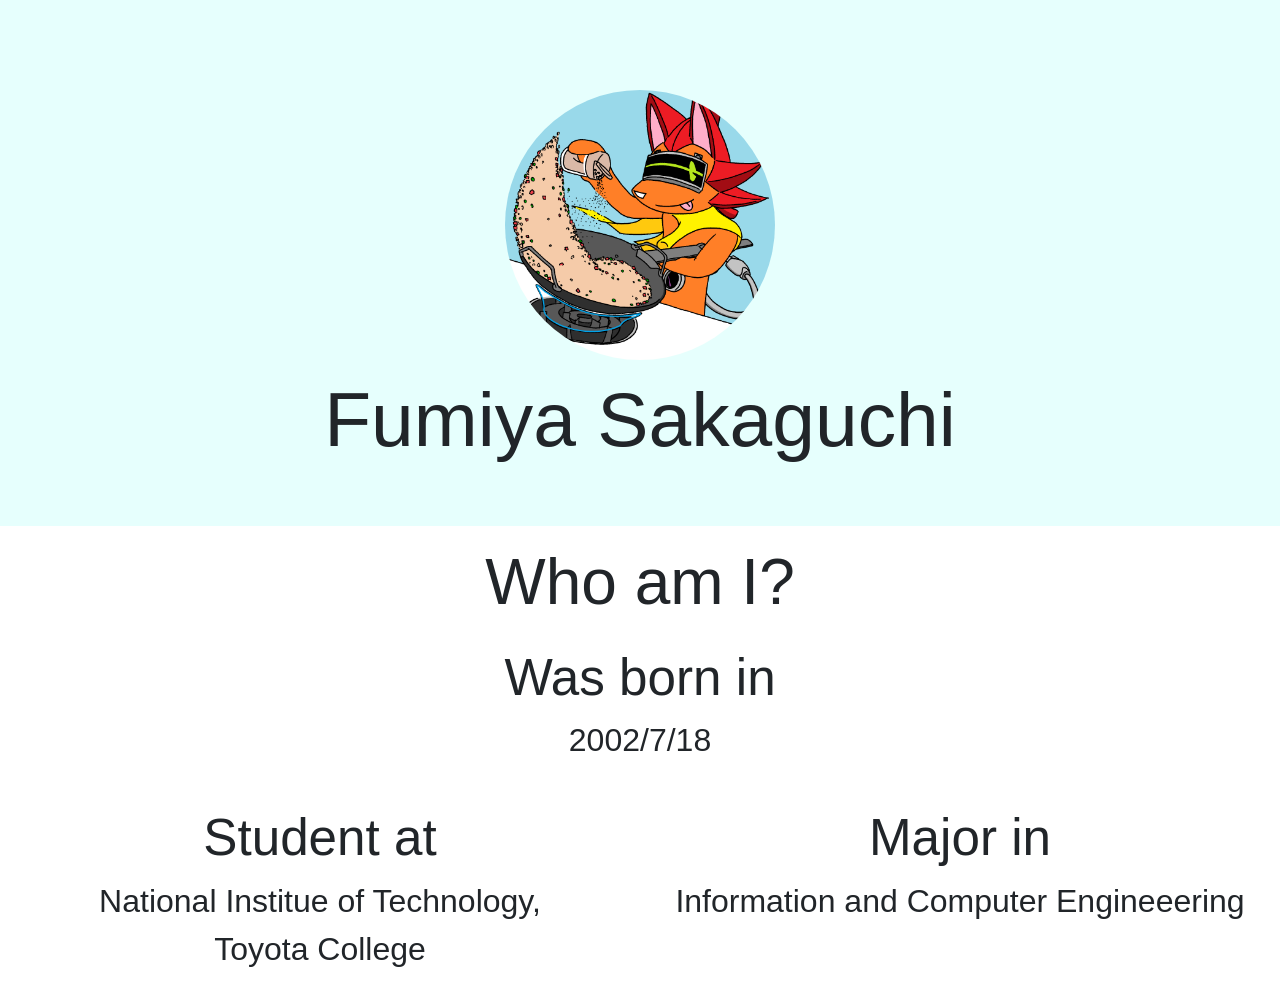
==== index.html @ 6c762114 "文字サイズを調整 色々クラスを作った" ====
<!DOCTYPE html>
<html>

<head>
    <link rel="stylesheet" href="https://stackpath.bootstrapcdn.com/bootstrap/4.3.1/css/bootstrap.min.css" integrity="sha384-ggOyR0iXCbMQv3Xipma34MD+dH/1fQ784/j6cY/iJTQUOhcWr7x9JvoRxT2MZw1T" crossorigin="anonymous">
    <link rel="stylesheet" type="text/css" href="style.css">
    <meta charset='utf-8'>
    <meta name="viewport" content="width=device-width, initial-scale=1, shrink-to-fit=no">
    <title>
        Chaha1n.github.io
    </title>
</head>

<body>
    <div id="Profile">
        <img src="img/icon.jpg" id="icon">
        <h2 id="name">Fumiya Sakaguchi</p>
    </div>
    <div class="container-fluid detail">
        <h1 id="detail_title">Who am I?</h1>
        <div class="row">
            <div class=" col ">
                <h3 id="born" class="titles">Was born in</h3>
                <p class="aboutme_content">2002/7/18</p>
            </div>
        </div>
        <div class="row aboutme_second ">
            <div id="school " class="col ">
                <h3 class="titles "> Student at</h3>
                <p class="aboutme_content">National Institue of Technology,
                    <br>Toyota College</p>
            </div>
            <div id="Major " class="col ">
                <h3 class="titles ">Major in</h3>
                <p class="aboutme_content">Information and Computer Engineeering</p>
            </div>
        </div>
    </div>

</body>
<script src="https://code.jquery.com/jquery-3.3.1.slim.min.js " integrity="sha384-q8i/X+965DzO0rT7abK41JStQIAqVgRVzpbzo5smXKp4YfRvH+8abtTE1Pi6jizo " crossorigin="anonymous "></script>
<script src="https://cdnjs.cloudflare.com/ajax/libs/popper.js/1.14.7/umd/popper.min.js " integrity="sha384-UO2eT0CpHqdSJQ6hJty5KVphtPhzWj9WO1clHTMGa3JDZwrnQq4sF86dIHNDz0W1 " crossorigin="anonymous "></script>
<script src="https://stackpath.bootstrapcdn.com/bootstrap/4.3.1/js/bootstrap.min.js " integrity="sha384-JjSmVgyd0p3pXB1rRibZUAYoIIy6OrQ6VrjIEaFf/nJGzIxFDsf4x0xIM+B07jRM " crossorigin="anonymous "></script>
<script src="index.js "></script>


</html>
---- style.css ----
#Profile {
        display: block;
        text-align: center;
        background-color: #E6FFFD;
        padding-bottom: 5vh;
    }
    
    #icon {
        margin-top: 10vh;
        width: 25vw;
        height: 25vw;
        border-radius: 30vw;
        margin-bottom: 1vw;
        max-height: 30vh;
        max-width: 30vh;
    }
    
    #name {
        font-size: 6vw;
    }
    
    .detail {
        text-align: center;
    }
    
    #detail_title {
        margin-top: 2vh;
        font-size: 5vw
    }
    
    .titles {
        font-size: 4vw;
    }
    
    .aboutme_content {
        font-size: 2.5vw;
    }
    
    #born {
        padding-top: 2vh;
    }
    
    .aboutme_second {
        padding-top: 3vh;
    }
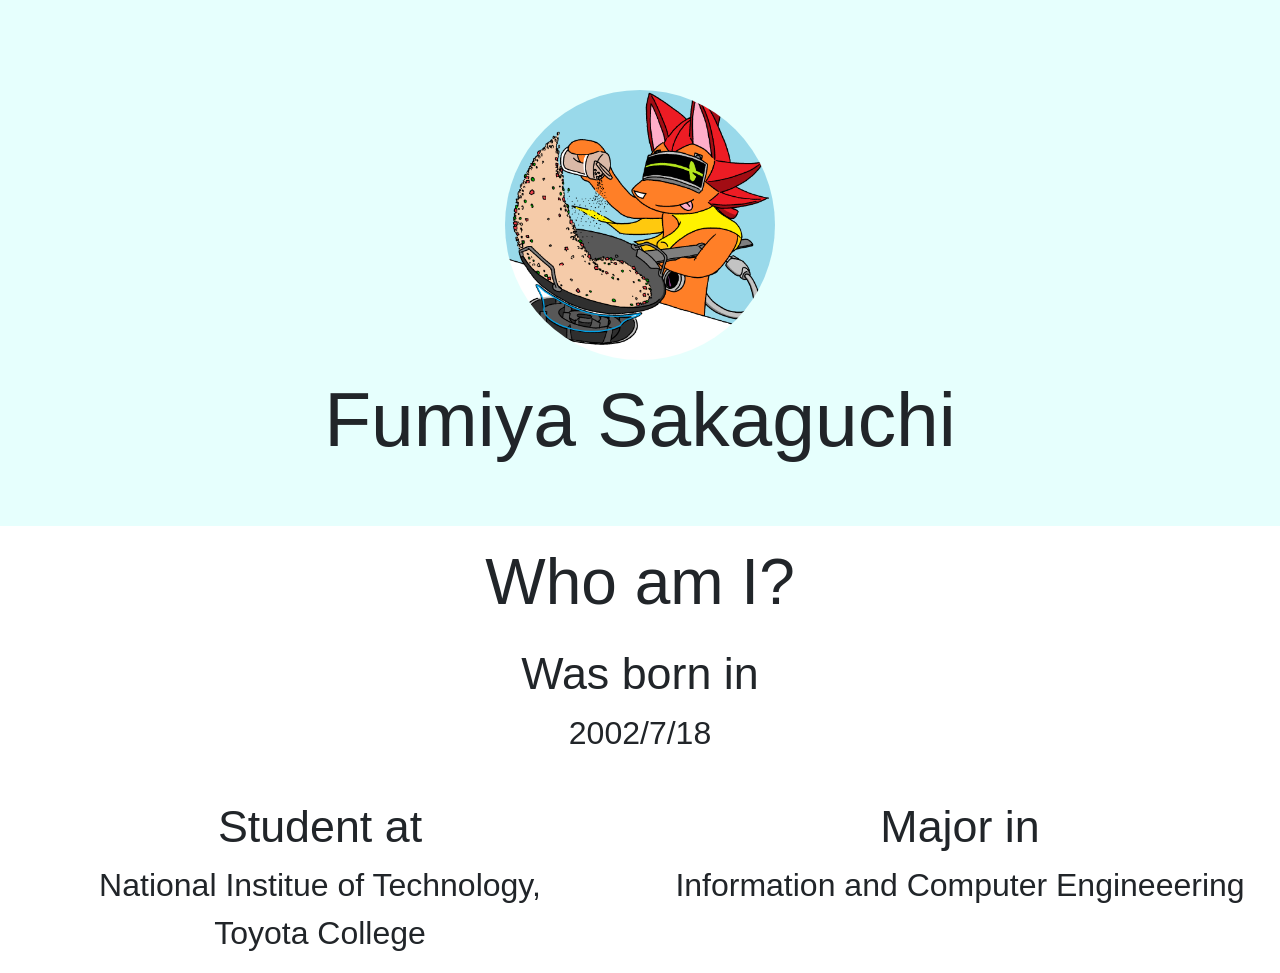
==== commit 888f2e7b: "スペース消した" ====
--- a/index.html
+++ b/index.html
@@ -19,19 +19,19 @@
     <div class="container-fluid detail">
         <h1 id="detail_title">Who am I?</h1>
         <div class="row">
-            <div class=" col ">
-                <h3 id="born" class="titles">Was born in</h3>
+            <div class="col">
+                <h3 id="born" class="aboutme_titles">Was born in</h3>
                 <p class="aboutme_content">2002/7/18</p>
             </div>
         </div>
-        <div class="row aboutme_second ">
-            <div id="school " class="col ">
-                <h3 class="titles "> Student at</h3>
+        <div class="row aboutme_second">
+            <div id="school" class="col">
+                <h3 class="aboutme_titles"> Student at</h3>
                 <p class="aboutme_content">National Institue of Technology,
                     <br>Toyota College</p>
             </div>
-            <div id="Major " class="col ">
-                <h3 class="titles ">Major in</h3>
+            <div id="Major" class="col">
+                <h3 class="aboutme_titles">Major in</h3>
                 <p class="aboutme_content">Information and Computer Engineeering</p>
             </div>
         </div>
--- a/style.css
+++ b/style.css
@@ -28,8 +28,8 @@
         font-size: 5vw
     }
     
-    .titles {
-        font-size: 4vw;
+    .aboutme_titles {
+        font-size: 3.5vw;
     }
     
     .aboutme_content {
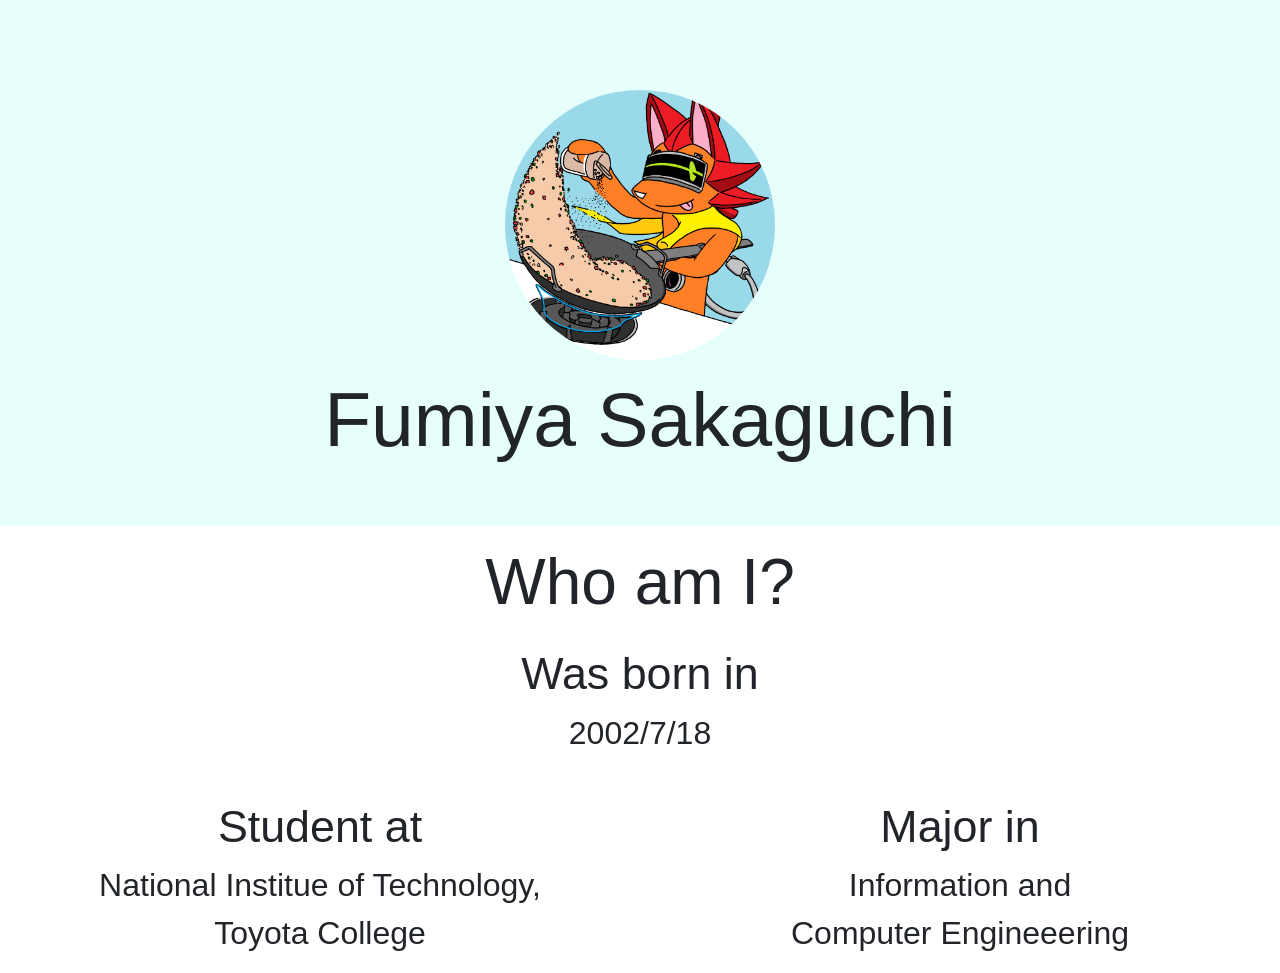
==== commit f2746d8d: "改行追加" ====
--- a/index.html
+++ b/index.html
@@ -32,7 +32,7 @@
             </div>
             <div id="Major" class="col">
                 <h3 class="aboutme_titles">Major in</h3>
-                <p class="aboutme_content">Information and Computer Engineeering</p>
+                <p class="aboutme_content">Information and<br> Computer Engineeering</p>
             </div>
         </div>
     </div>
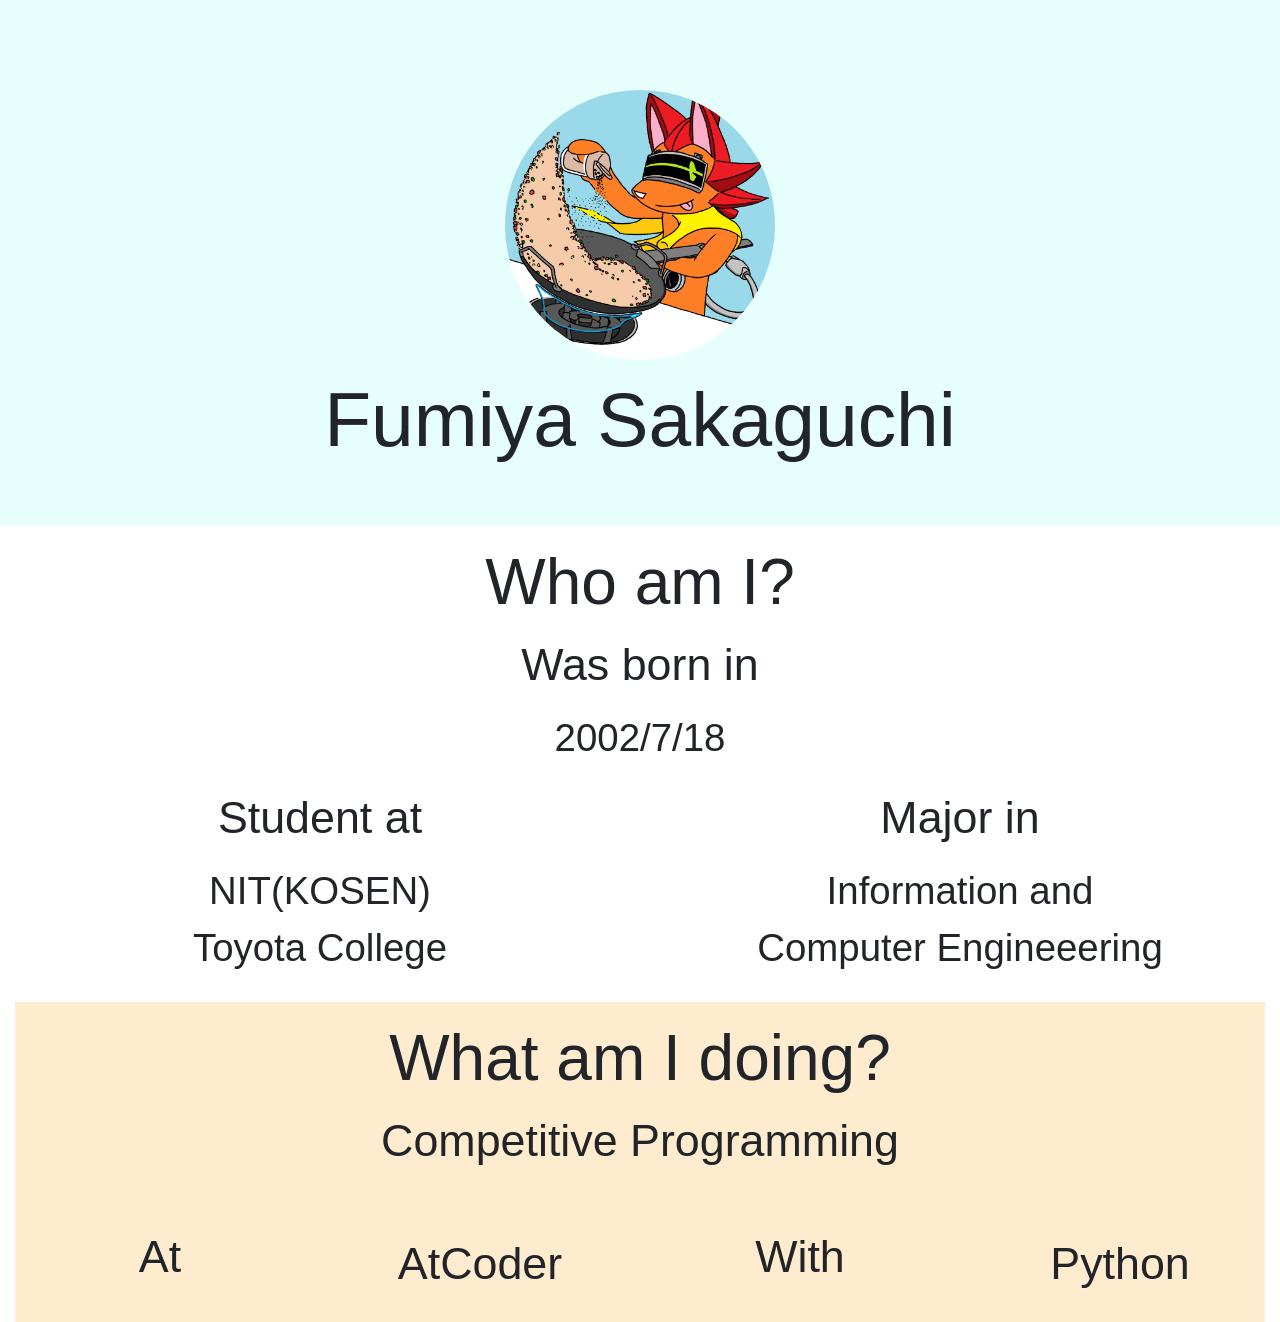
==== commit 528fef21: "競プロの枠らへんを追加　クラスを整理" ====
--- a/index.html
+++ b/index.html
@@ -12,33 +12,45 @@
 </head>
 
 <body>
-    <div id="Profile">
-        <img src="img/icon.jpg" id="icon">
-        <h2 id="name">Fumiya Sakaguchi</p>
-    </div>
     <div class="container-fluid detail">
-        <h1 id="detail_title">Who am I?</h1>
+        <div id="Profile" class="row">
+            <img src="img/icon.jpg" id="icon">
+            <h2 id="name">Fumiya Sakaguchi</p>
+        </div>
+        <h1 class="topics">Who am I?</h1>
         <div class="row">
             <div class="col">
-                <h3 id="born" class="aboutme_titles">Was born in</h3>
-                <p class="aboutme_content">2002/7/18</p>
+                <h3 class="detail_title">Was born in</h3>
+                <p class="detail_content">2002/7/18</p>
             </div>
         </div>
-        <div class="row aboutme_second">
-            <div id="school" class="col">
-                <h3 class="aboutme_titles"> Student at</h3>
-                <p class="aboutme_content">National Institue of Technology,
+        <div class="row">
+            <div class="col">
+                <h3 class="detail_title">Student at</h3>
+                <p class="detail_content">NIT(KOSEN)
                     <br>Toyota College</p>
             </div>
             <div id="Major" class="col">
-                <h3 class="aboutme_titles">Major in</h3>
-                <p class="aboutme_content">Information and<br> Computer Engineeering</p>
+                <h3 class="detail_title">Major in</h3>
+                <p class="detail_content">Information and<br> Computer Engineeering</p>
             </div>
         </div>
-    </div>
+        <div id="doing_Competitive">
+            <h1 class="topics">What am I doing?</h1>
+            <div class="row">
+                <h2 class="col detail_title">Competitive Programming</h2>
+            </div>
+            <div class="row" id="Comp-Prog">
+                <h3 class="col detail_title">At
+                </h3>
+                <p class="col detail_title">AtCoder</p>
+                <h3 class="col detail_title">With</h3>
+                <p class="col detail_title">Python</p>
+            </div>
+        </div>
 
 </body>
-<script src="https://code.jquery.com/jquery-3.3.1.slim.min.js " integrity="sha384-q8i/X+965DzO0rT7abK41JStQIAqVgRVzpbzo5smXKp4YfRvH+8abtTE1Pi6jizo " crossorigin="anonymous "></script>
+<script src=" https://code.jquery.com/jquery-3.3.1.slim.min.js " integrity="sha384-q8i/X+965DzO0rT7abK41JStQIAqVgRVzpbzo5smXKp4YfRvH+8abtTE1Pi6jizo " crossorigin="anonymous "></script>
 <script src="https://cdnjs.cloudflare.com/ajax/libs/popper.js/1.14.7/umd/popper.min.js " integrity="sha384-UO2eT0CpHqdSJQ6hJty5KVphtPhzWj9WO1clHTMGa3JDZwrnQq4sF86dIHNDz0W1 " crossorigin="anonymous "></script>
 <script src="https://stackpath.bootstrapcdn.com/bootstrap/4.3.1/js/bootstrap.min.js " integrity="sha384-JjSmVgyd0p3pXB1rRibZUAYoIIy6OrQ6VrjIEaFf/nJGzIxFDsf4x0xIM+B07jRM " crossorigin="anonymous "></script>
 <script src="index.js "></script>
--- a/style.css
+++ b/style.css
@@ -1,45 +1,52 @@
-    #Profile {
-        display: block;
-        text-align: center;
-        background-color: #E6FFFD;
-        padding-bottom: 5vh;
-    }
-    
-    #icon {
-        margin-top: 10vh;
-        width: 25vw;
-        height: 25vw;
-        border-radius: 30vw;
-        margin-bottom: 1vw;
-        max-height: 30vh;
-        max-width: 30vh;
-    }
-    
-    #name {
-        font-size: 6vw;
-    }
-    
-    .detail {
-        text-align: center;
-    }
-    
-    #detail_title {
-        margin-top: 2vh;
-        font-size: 5vw
-    }
-    
-    .aboutme_titles {
-        font-size: 3.5vw;
-    }
-    
-    .aboutme_content {
-        font-size: 2.5vw;
-    }
-    
-    #born {
-        padding-top: 2vh;
-    }
-    
-    .aboutme_second {
-        padding-top: 3vh;
-    }+#Profile {
+    display: block;
+    background-color: #E6FFFD;
+    padding-bottom: 5vh;
+}
+
+#icon {
+    margin-top: 10vh;
+    width: 25vw;
+    height: 25vw;
+    border-radius: 30vw;
+    margin-bottom: 1vw;
+    max-height: 30vh;
+    max-width: 30vh;
+}
+
+#name {
+    font-size: 6vw;
+}
+
+.detail {
+    text-align: center;
+}
+
+.topics {
+    text-align: center;
+    padding-top: 2vh;
+    font-size: 5vw;
+    padding-bottom: 1vh;
+}
+
+.detail_title {
+    font-size: 3.5vw;
+    padding-bottom: 1vh;
+}
+
+.detail_content {
+    font-size: 3vw;
+    padding-bottom: 1vh;
+}
+
+#doing_Competitive {
+    background-color: blanchedalmond;
+}
+
+#atcoder_logo {
+    size: 50%;
+}
+
+#Comp-Prog {
+    margin-top: 5vh;
+}
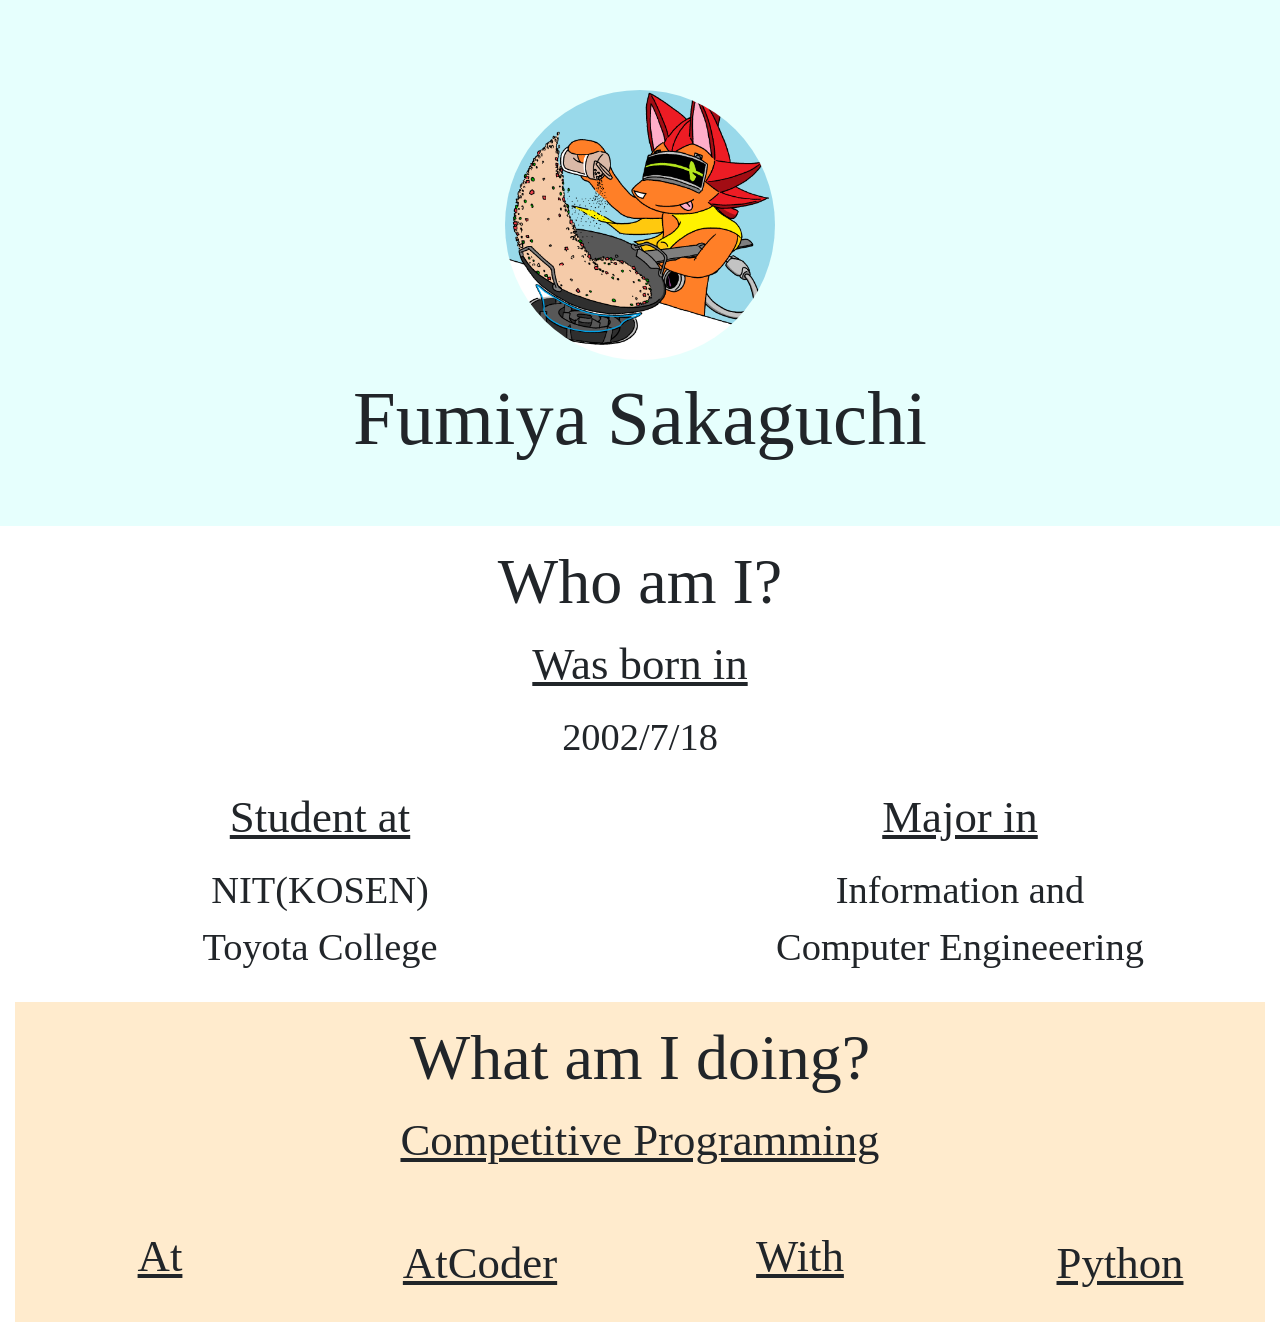
==== commit de15b8cb: "フォントいじった" ====
--- a/index.html
+++ b/index.html
@@ -12,7 +12,7 @@
 </head>
 
 <body>
-    <div class="container-fluid detail">
+    <div class="container-fluid">
         <div id="Profile" class="row">
             <img src="img/icon.jpg" id="icon">
             <h2 id="name">Fumiya Sakaguchi</p>
--- a/style.css
+++ b/style.css
@@ -18,8 +18,9 @@
     font-size: 6vw;
 }
 
-.detail {
+.container-fluid {
     text-align: center;
+    font-family: JetBrainsMono;
 }
 
 .topics {
@@ -27,11 +28,13 @@
     padding-top: 2vh;
     font-size: 5vw;
     padding-bottom: 1vh;
+    font-family: arial black;
 }
 
 .detail_title {
     font-size: 3.5vw;
     padding-bottom: 1vh;
+    text-decoration: underline;
 }
 
 .detail_content {
@@ -49,4 +52,9 @@
 
 #Comp-Prog {
     margin-top: 5vh;
+}
+
+@font-face {
+    font-family: 'JetBrainsMono';
+    src: url(JetBrainsMono-1.0.3/ttf);
 }
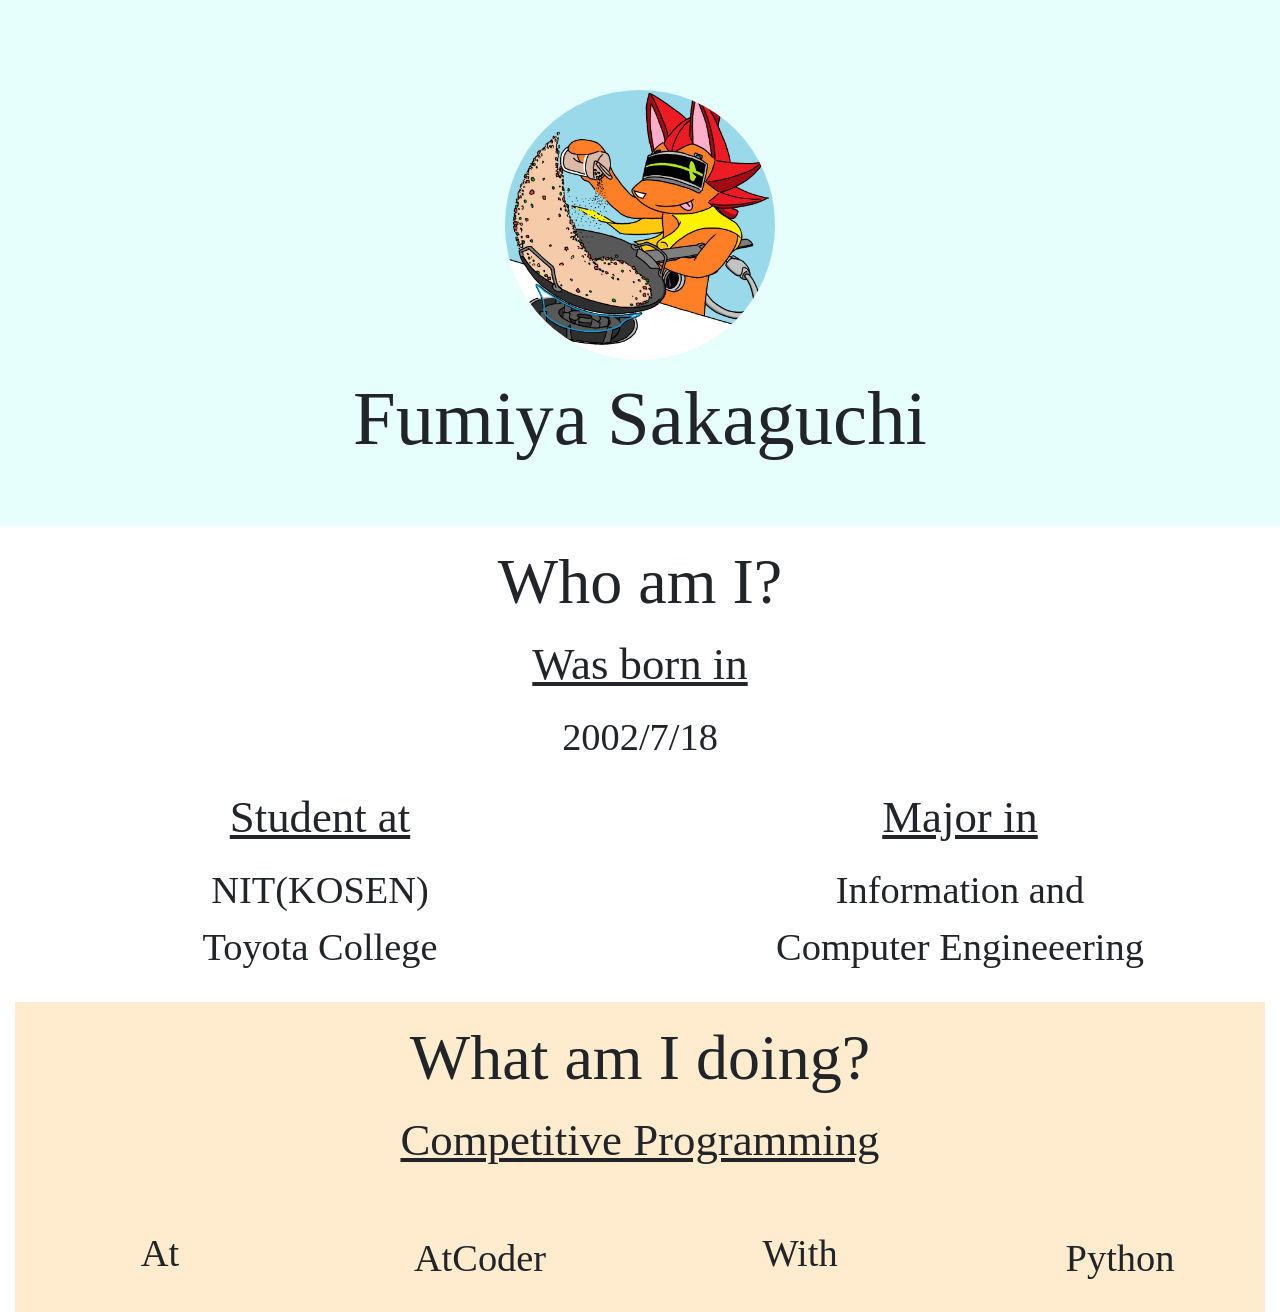
==== commit 25130834: "フォントいじったその2" ====
--- a/index.html
+++ b/index.html
@@ -41,11 +41,11 @@
                 <h2 class="col detail_title">Competitive Programming</h2>
             </div>
             <div class="row" id="Comp-Prog">
-                <h3 class="col detail_title">At
+                <h3 class="col detail_content">At
                 </h3>
-                <p class="col detail_title">AtCoder</p>
-                <h3 class="col detail_title">With</h3>
-                <p class="col detail_title">Python</p>
+                <p class="col  detail_content">AtCoder</p>
+                <h3 class="col detail_content">With</h3>
+                <p class="col  detail_content">Python</p>
             </div>
         </div>
 
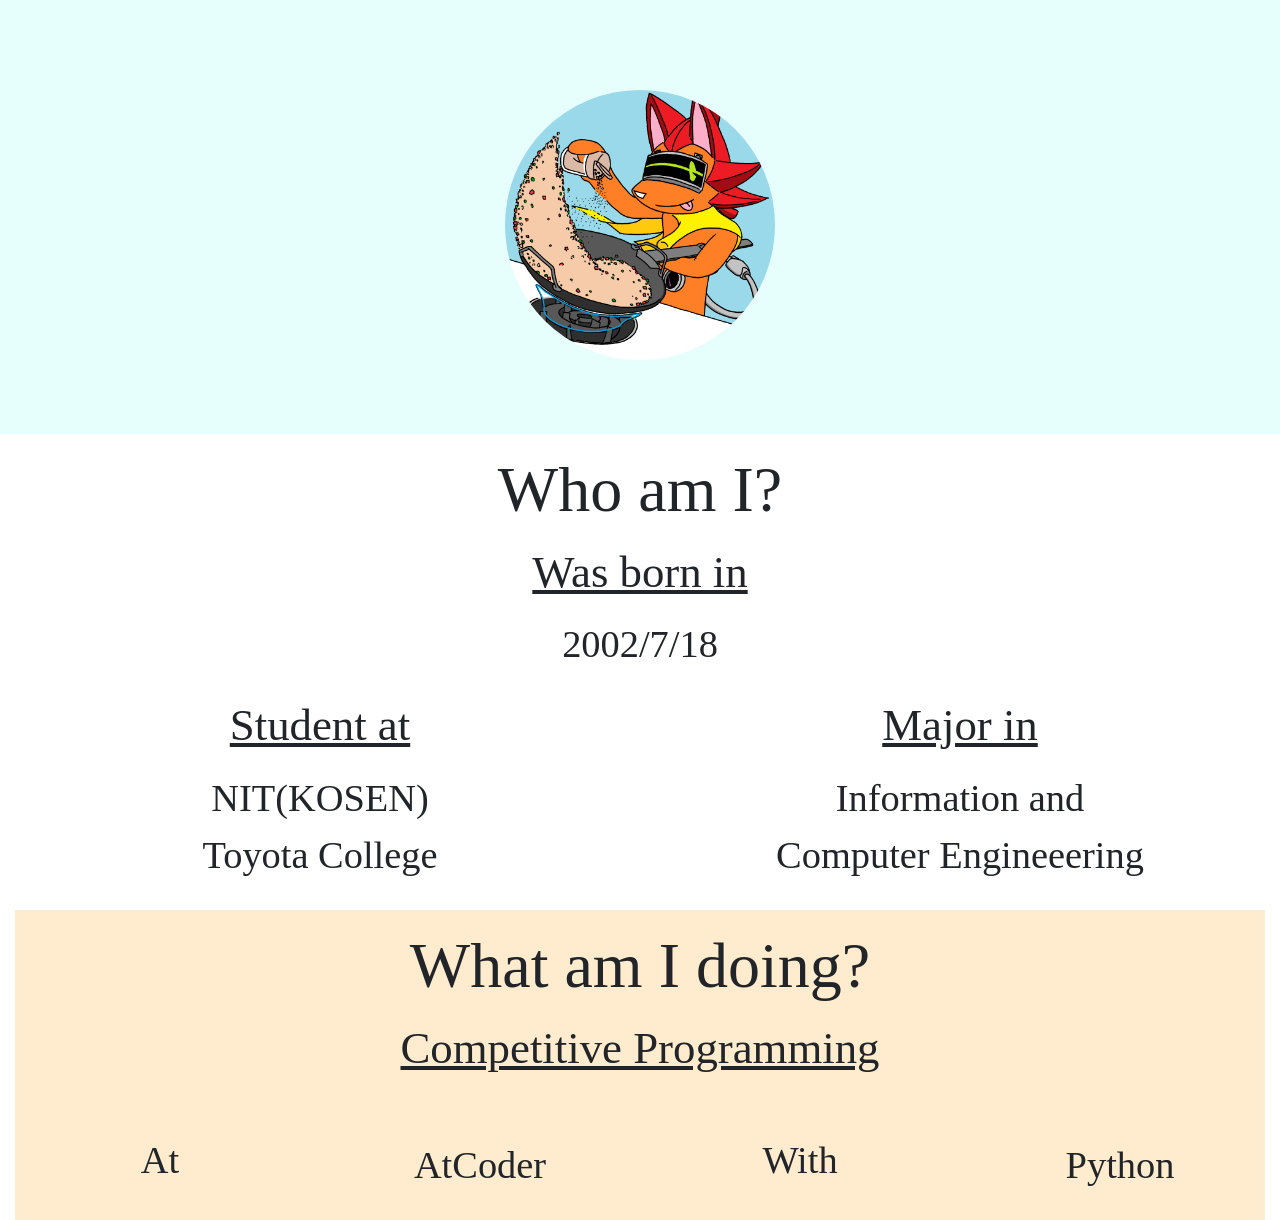
==== commit a38df228: "Update index.html" ====
--- a/index.html
+++ b/index.html
@@ -15,7 +15,7 @@
     <div class="container-fluid">
         <div id="Profile" class="row">
             <img src="img/icon.jpg" id="icon">
-            <h2 id="name">Fumiya Sakaguchi</p>
+            <h2 id="name"></p>
         </div>
         <h1 class="topics">Who am I?</h1>
         <div class="row">
@@ -56,4 +56,4 @@
 <script src="index.js "></script>
 
 
-</html>+</html>
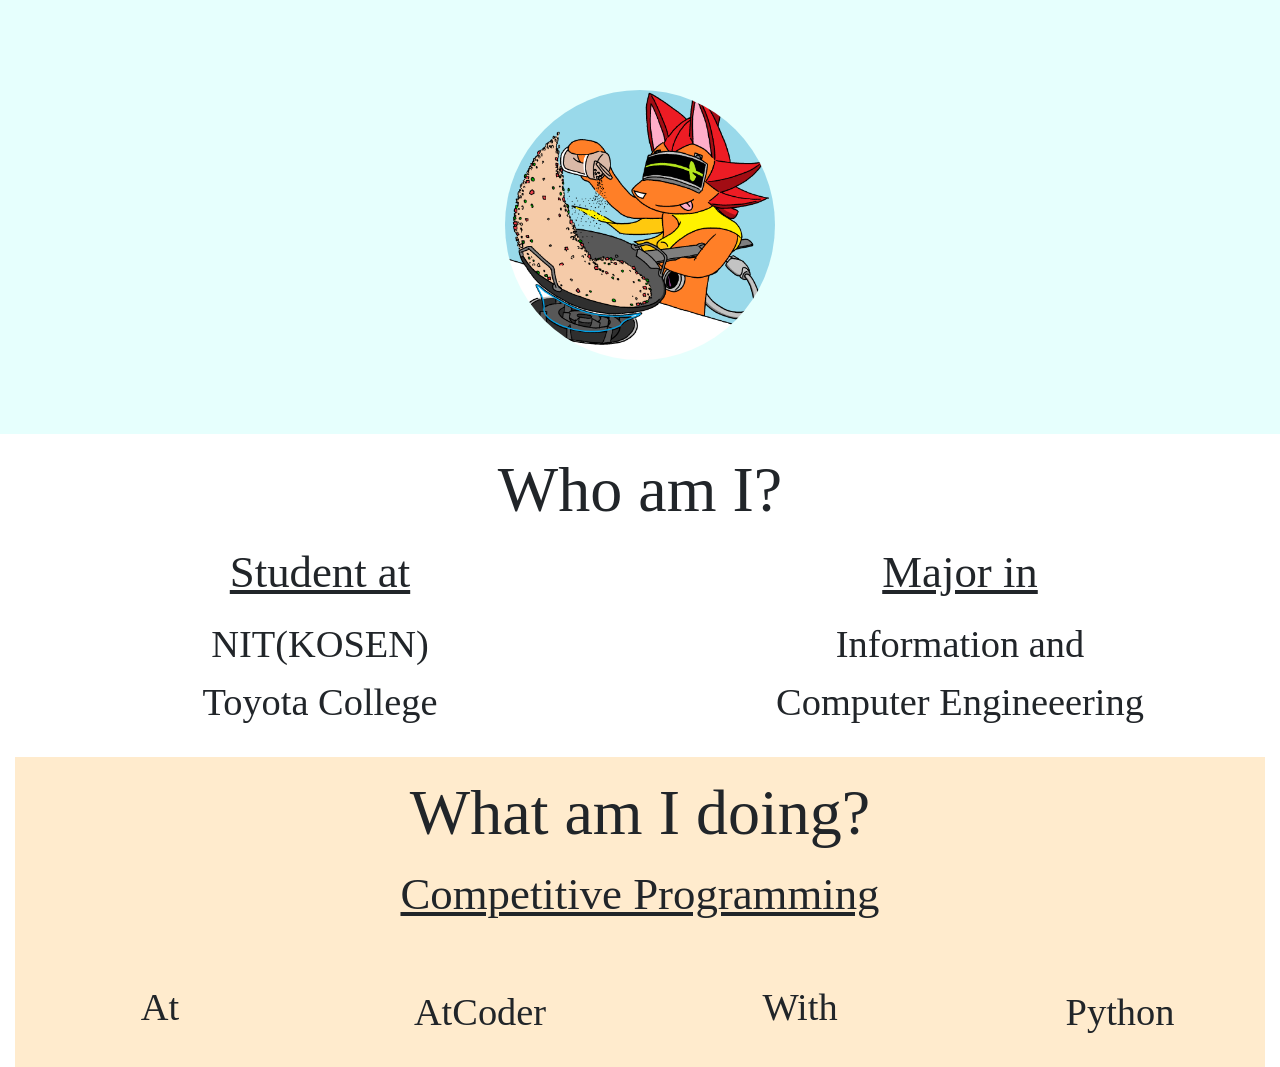
==== commit cc89c76f: "delete some row" ====
--- a/index.html
+++ b/index.html
@@ -18,12 +18,6 @@
             <h2 id="name"></p>
         </div>
         <h1 class="topics">Who am I?</h1>
-        <div class="row">
-            <div class="col">
-                <h3 class="detail_title">Was born in</h3>
-                <p class="detail_content">2002/7/18</p>
-            </div>
-        </div>
         <div class="row">
             <div class="col">
                 <h3 class="detail_title">Student at</h3>
